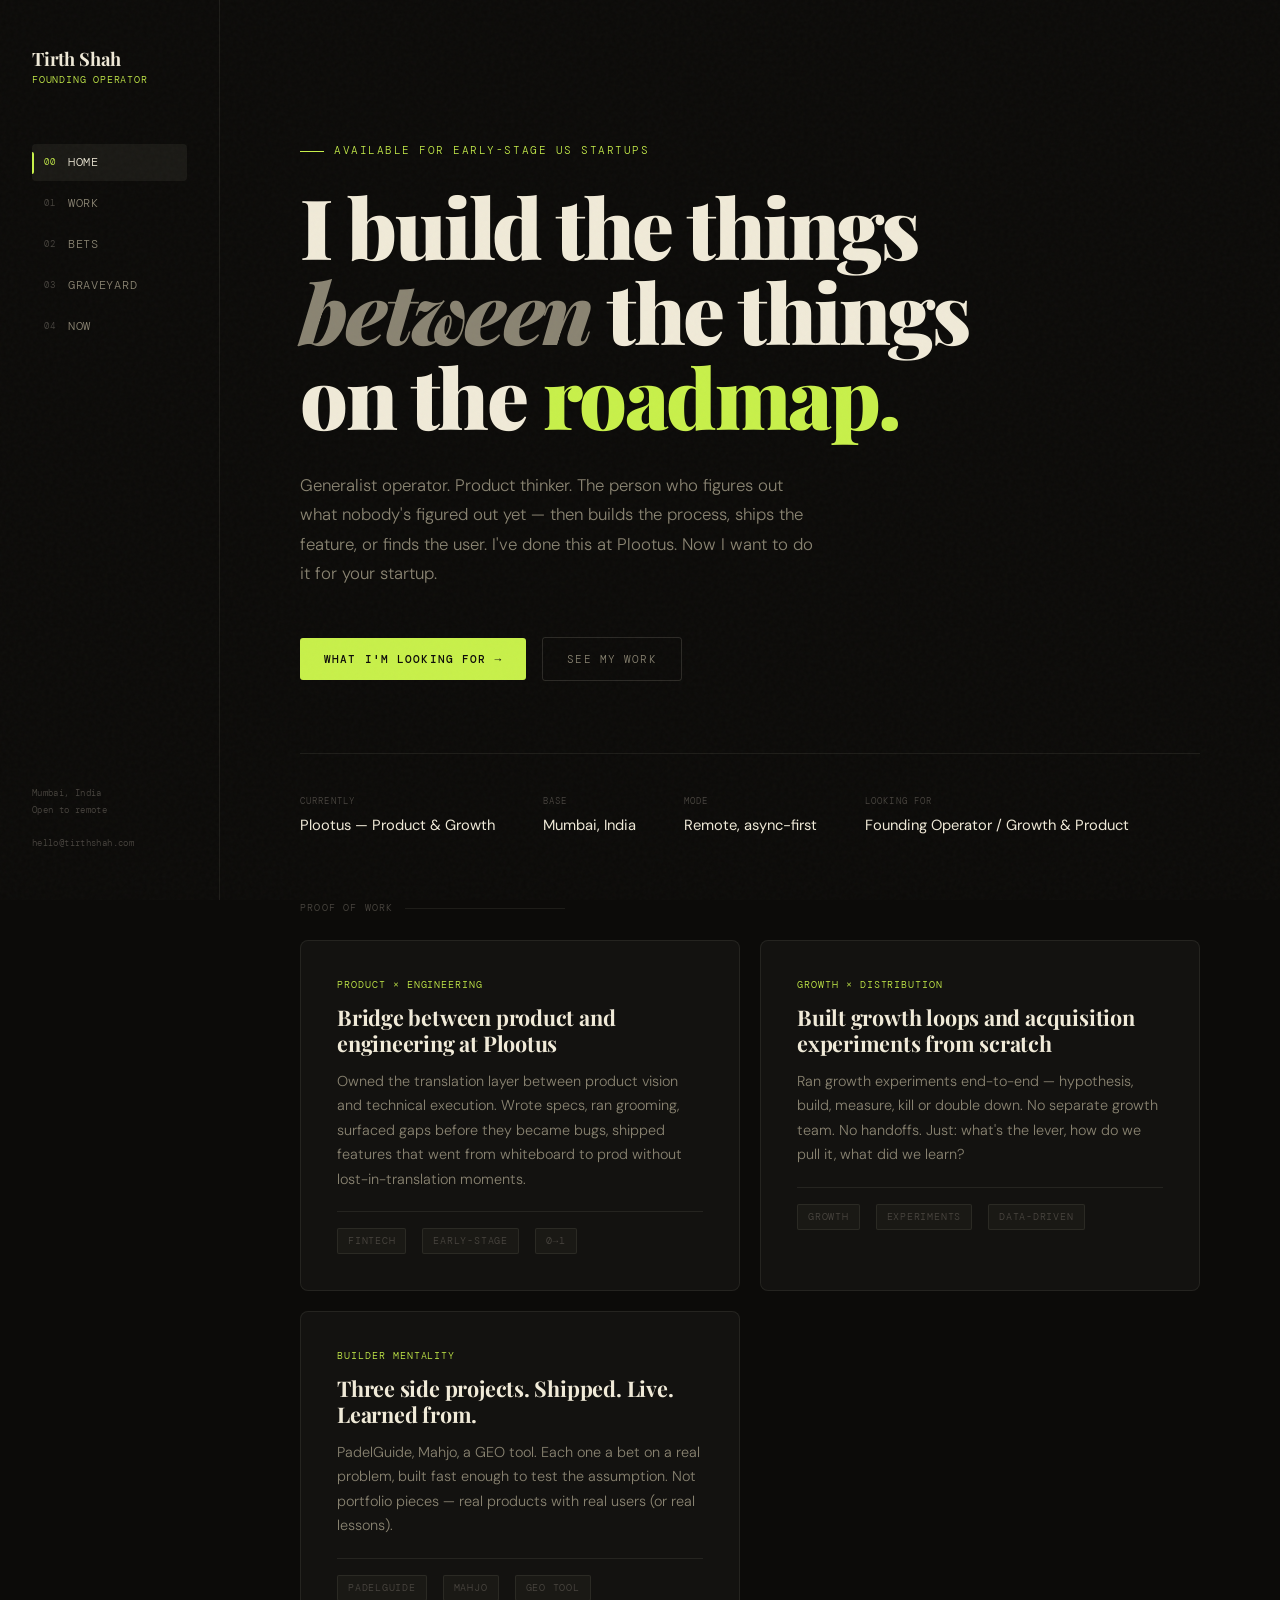
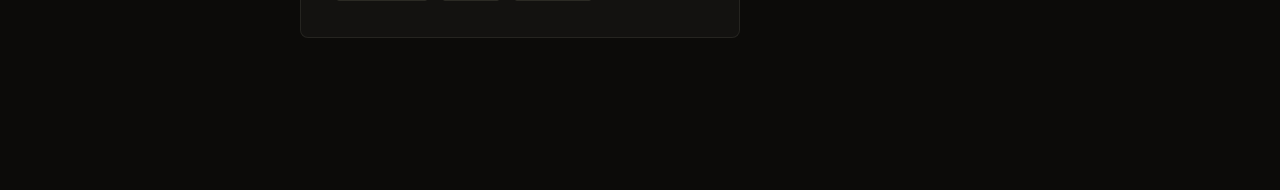
==== index.html @ 4fd442e1 "initial portfolio" ====
<!DOCTYPE html>
<html lang="en">
<head>
  <meta charset="UTF-8" />
  <meta name="viewport" content="width=device-width, initial-scale=1.0" />
  <title>Tirth Shah — Founding Operator</title>
  <meta name="description" content="Tirth Shah. Generalist operator. Builder. Based in Mumbai, working with early-stage US startups." />
  <link rel="stylesheet" href="style.css" />
</head>
<body>

<button class="mobile-nav-toggle" aria-label="Toggle navigation">Menu</button>

<div class="site-wrap">

  <!-- ── SIDEBAR ── -->
  <nav class="site-nav" aria-label="Main navigation">
    <div class="nav-logo">
      <span class="nav-logo__name">Tirth Shah</span>
      <span class="nav-logo__role">Founding Operator</span>
    </div>
    <ul class="nav-links" role="list">
      <li><a href="index.html"><span class="nav-num">00</span> Home</a></li>
      <li><a href="work.html"><span class="nav-num">01</span> Work</a></li>
      <li><a href="bets.html"><span class="nav-num">02</span> Bets</a></li>
      <li><a href="graveyard.html"><span class="nav-num">03</span> Graveyard</a></li>
      <li><a href="now.html"><span class="nav-num">04</span> Now</a></li>
    </ul>
    <div class="nav-footer">
      Mumbai, India<br />
      Open to remote<br /><br />
      <a href="mailto:hello@tirthshah.com">hello@tirthshah.com</a>
    </div>
  </nav>

  <!-- ── MAIN ── -->
  <main class="site-main">

    <section class="hero">

      <p class="hero-eyebrow fade-up fade-up-1">Available for early-stage US startups</p>

      <h1 class="hero-headline fade-up fade-up-2">
        I build the things <em>between</em> the things on the <span class="accent-word">roadmap.</span>
      </h1>

      <p class="hero-body fade-up fade-up-3">
        Generalist operator. Product thinker. The person who figures out what nobody's figured out yet —
        then builds the process, ships the feature, or finds the user. 
        I've done this at Plootus. Now I want to do it for your startup.
      </p>

      <div class="hero-actions fade-up fade-up-4">
        <a href="now.html" class="btn btn-primary">What I'm looking for →</a>
        <a href="work.html" class="btn btn-ghost">See my work</a>
      </div>

      <div class="hero-credentials fade-up fade-up-5">
        <div class="credential">
          <span class="credential__label">Currently</span>
          <span class="credential__value">Plootus — Product &amp; Growth</span>
        </div>
        <div class="credential">
          <span class="credential__label">Base</span>
          <span class="credential__value">Mumbai, India</span>
        </div>
        <div class="credential">
          <span class="credential__label">Mode</span>
          <span class="credential__value">Remote, async-first</span>
        </div>
        <div class="credential">
          <span class="credential__label">Looking for</span>
          <span class="credential__value">Founding Operator / Growth &amp; Product</span>
        </div>
      </div>
    </section>

    <!-- ── QUICK PROOF ── -->
    <section class="section">
      <p class="section-label">Proof of work</p>
      <div class="card-grid">

        <div class="card">
          <p class="card-tag">Product × Engineering</p>
          <h3 class="card-title">Bridge between product and engineering at Plootus</h3>
          <p class="card-body">
            Owned the translation layer between product vision and technical execution. 
            Wrote specs, ran grooming, surfaced gaps before they became bugs, shipped features 
            that went from whiteboard to prod without lost-in-translation moments.
          </p>
          <div class="card-meta">
            <span class="meta-pill">Fintech</span>
            <span class="meta-pill">Early-stage</span>
            <span class="meta-pill">0→1</span>
          </div>
        </div>

        <div class="card">
          <p class="card-tag">Growth × Distribution</p>
          <h3 class="card-title">Built growth loops and acquisition experiments from scratch</h3>
          <p class="card-body">
            Ran growth experiments end-to-end — hypothesis, build, measure, kill or double down. 
            No separate growth team. No handoffs. Just: what's the lever, how do we pull it, 
            what did we learn?
          </p>
          <div class="card-meta">
            <span class="meta-pill">Growth</span>
            <span class="meta-pill">Experiments</span>
            <span class="meta-pill">Data-driven</span>
          </div>
        </div>

        <div class="card">
          <p class="card-tag">Builder mentality</p>
          <h3 class="card-title">Three side projects. Shipped. Live. Learned from.</h3>
          <p class="card-body">
            PadelGuide, Mahjo, a GEO tool. Each one a bet on a real problem, built fast enough 
            to test the assumption. Not portfolio pieces — real products with real users 
            (or real lessons).
          </p>
          <div class="card-meta">
            <span class="meta-pill">PadelGuide</span>
            <span class="meta-pill">Mahjo</span>
            <span class="meta-pill">GEO Tool</span>
          </div>
        </div>

      </div>
    </section>

  </main>
</div>

<script src="script.js"></script>
</body>
</html>
---- style.css ----
/* ============================================================
   TIRTH SHAH — PORTFOLIO
   Aesthetic: Editorial operator. Dark, warm, precise.
   ============================================================ */

@import url('https://fonts.googleapis.com/css2?family=Playfair+Display:ital,wght@0,400;0,700;0,900;1,400;1,700&family=DM+Mono:ital,wght@0,300;0,400;0,500;1,300&family=DM+Sans:wght@300;400;500&display=swap');

/* ── TOKENS ── */
:root {
  --bg: #0c0b09;
  --bg-2: #131210;
  --bg-3: #1a1915;
  --text: #f0ead8;
  --text-dim: #8a8472;
  --text-dimmer: #4a4640;
  --accent: #c8f04a;
  --accent-dim: #8aaa2e;
  --border: rgba(240, 234, 216, 0.08);
  --border-mid: rgba(240, 234, 216, 0.14);

  --font-display: 'Playfair Display', Georgia, serif;
  --font-mono: 'DM Mono', 'Courier New', monospace;
  --font-body: 'DM Sans', system-ui, sans-serif;

  --nav-w: 220px;
  --ease: cubic-bezier(0.16, 1, 0.3, 1);
}

/* ── RESET ── */
*, *::before, *::after { box-sizing: border-box; margin: 0; padding: 0; }
html { font-size: 16px; scroll-behavior: smooth; }
body {
  background: var(--bg);
  color: var(--text);
  font-family: var(--font-body);
  font-weight: 300;
  line-height: 1.65;
  min-height: 100vh;
  overflow-x: hidden;
  -webkit-font-smoothing: antialiased;
}
img { display: block; max-width: 100%; }
a { color: inherit; text-decoration: none; }
ul { list-style: none; }

/* ── GRAIN OVERLAY ── */
body::before {
  content: '';
  position: fixed;
  inset: 0;
  background-image: url("data:image/svg+xml,%3Csvg viewBox='0 0 256 256' xmlns='http://www.w3.org/2000/svg'%3E%3Cfilter id='noise'%3E%3CfeTurbulence type='fractalNoise' baseFrequency='0.9' numOctaves='4' stitchTiles='stitch'/%3E%3C/filter%3E%3Crect width='100%25' height='100%25' filter='url(%23noise)' opacity='1'/%3E%3C/svg%3E");
  opacity: 0.028;
  pointer-events: none;
  z-index: 9999;
}

/* ── LAYOUT ── */
.site-wrap {
  display: flex;
  min-height: 100vh;
}

/* ── SIDEBAR NAV ── */
.site-nav {
  position: fixed;
  top: 0;
  left: 0;
  width: var(--nav-w);
  height: 100vh;
  display: flex;
  flex-direction: column;
  padding: 48px 32px;
  border-right: 1px solid var(--border);
  z-index: 100;
  background: var(--bg);
}

.nav-logo {
  display: flex;
  flex-direction: column;
  gap: 2px;
  margin-bottom: 56px;
}

.nav-logo__name {
  font-family: var(--font-display);
  font-size: 1.15rem;
  font-weight: 700;
  letter-spacing: -0.01em;
  line-height: 1.2;
}

.nav-logo__role {
  font-family: var(--font-mono);
  font-size: 0.62rem;
  color: var(--accent);
  letter-spacing: 0.08em;
  text-transform: uppercase;
}

.nav-links {
  display: flex;
  flex-direction: column;
  gap: 4px;
  flex: 1;
}

.nav-links a {
  display: flex;
  align-items: center;
  gap: 10px;
  padding: 9px 12px;
  border-radius: 4px;
  font-family: var(--font-mono);
  font-size: 0.72rem;
  letter-spacing: 0.06em;
  text-transform: uppercase;
  color: var(--text-dim);
  transition: color 0.2s var(--ease), background 0.2s var(--ease);
  position: relative;
}

.nav-links a .nav-num {
  font-size: 0.58rem;
  color: var(--text-dimmer);
  transition: color 0.2s var(--ease);
  min-width: 14px;
}

.nav-links a:hover,
.nav-links a.active {
  color: var(--text);
  background: var(--bg-3);
}

.nav-links a.active .nav-num,
.nav-links a:hover .nav-num {
  color: var(--accent);
}

.nav-links a.active {
  color: var(--text);
}

.nav-links a.active::before {
  content: '';
  position: absolute;
  left: 0;
  top: 50%;
  transform: translateY(-50%);
  width: 2px;
  height: 60%;
  background: var(--accent);
  border-radius: 0 2px 2px 0;
}

.nav-footer {
  font-family: var(--font-mono);
  font-size: 0.58rem;
  color: var(--text-dimmer);
  letter-spacing: 0.04em;
  line-height: 1.8;
}

.nav-footer a {
  color: var(--text-dimmer);
  transition: color 0.2s;
}

.nav-footer a:hover {
  color: var(--accent);
}

/* ── MAIN CONTENT ── */
.site-main {
  margin-left: var(--nav-w);
  flex: 1;
  min-height: 100vh;
  padding: 80px 80px 80px 80px;
  max-width: calc(100vw - var(--nav-w));
}

/* ── PAGE HEADER ── */
.page-header {
  position: relative;
  margin-bottom: 80px;
  padding-bottom: 48px;
  border-bottom: 1px solid var(--border);
}

.page-chapter {
  font-family: var(--font-display);
  font-size: clamp(120px, 18vw, 220px);
  font-weight: 900;
  font-style: italic;
  color: transparent;
  -webkit-text-stroke: 1px var(--border-mid);
  position: absolute;
  top: -40px;
  right: -20px;
  line-height: 1;
  pointer-events: none;
  user-select: none;
  z-index: 0;
}

.page-tag {
  font-family: var(--font-mono);
  font-size: 0.65rem;
  letter-spacing: 0.12em;
  text-transform: uppercase;
  color: var(--accent);
  margin-bottom: 16px;
  position: relative;
  z-index: 1;
}

.page-title {
  font-family: var(--font-display);
  font-size: clamp(2.2rem, 5vw, 3.8rem);
  font-weight: 700;
  line-height: 1.08;
  letter-spacing: -0.02em;
  position: relative;
  z-index: 1;
  max-width: 700px;
}

.page-title em {
  font-style: italic;
  color: var(--text-dim);
}

.page-subtitle {
  margin-top: 20px;
  font-size: 1rem;
  color: var(--text-dim);
  max-width: 560px;
  line-height: 1.7;
  position: relative;
  z-index: 1;
}

/* ── SECTIONS ── */
.section {
  margin-bottom: 72px;
}

.section-label {
  font-family: var(--font-mono);
  font-size: 0.62rem;
  letter-spacing: 0.12em;
  text-transform: uppercase;
  color: var(--text-dimmer);
  margin-bottom: 24px;
  display: flex;
  align-items: center;
  gap: 12px;
}

.section-label::after {
  content: '';
  flex: 1;
  height: 1px;
  background: var(--border);
  max-width: 160px;
}

/* ── CARDS ── */
.card {
  background: var(--bg-2);
  border: 1px solid var(--border);
  border-radius: 8px;
  padding: 36px;
  transition: border-color 0.25s var(--ease), transform 0.25s var(--ease);
  position: relative;
  overflow: hidden;
}

.card::before {
  content: '';
  position: absolute;
  top: 0;
  left: 0;
  right: 0;
  height: 1px;
  background: linear-gradient(90deg, transparent, var(--accent), transparent);
  opacity: 0;
  transition: opacity 0.3s var(--ease);
}

.card:hover {
  border-color: var(--border-mid);
  transform: translateY(-2px);
}

.card:hover::before {
  opacity: 1;
}

.card-grid {
  display: grid;
  grid-template-columns: repeat(auto-fill, minmax(320px, 1fr));
  gap: 20px;
}

.card-tag {
  font-family: var(--font-mono);
  font-size: 0.6rem;
  letter-spacing: 0.1em;
  text-transform: uppercase;
  color: var(--accent);
  margin-bottom: 12px;
}

.card-title {
  font-family: var(--font-display);
  font-size: 1.35rem;
  font-weight: 700;
  letter-spacing: -0.01em;
  line-height: 1.2;
  margin-bottom: 12px;
}

.card-body {
  font-size: 0.9rem;
  color: var(--text-dim);
  line-height: 1.7;
}

.card-meta {
  margin-top: 20px;
  padding-top: 16px;
  border-top: 1px solid var(--border);
  display: flex;
  gap: 16px;
  flex-wrap: wrap;
}

.meta-pill {
  font-family: var(--font-mono);
  font-size: 0.6rem;
  letter-spacing: 0.08em;
  text-transform: uppercase;
  color: var(--text-dimmer);
  background: var(--bg-3);
  border: 1px solid var(--border);
  padding: 4px 10px;
  border-radius: 2px;
}

/* ── STAT ROW ── */
.stat-row {
  display: flex;
  gap: 48px;
  flex-wrap: wrap;
}

.stat {
  display: flex;
  flex-direction: column;
  gap: 4px;
}

.stat__value {
  font-family: var(--font-display);
  font-size: 2.4rem;
  font-weight: 700;
  letter-spacing: -0.03em;
  line-height: 1;
}

.stat__label {
  font-family: var(--font-mono);
  font-size: 0.6rem;
  letter-spacing: 0.1em;
  text-transform: uppercase;
  color: var(--text-dimmer);
}

/* ── TIMELINE / WORK ── */
.timeline {
  display: flex;
  flex-direction: column;
  gap: 0;
}

.timeline-item {
  display: grid;
  grid-template-columns: 160px 1fr;
  gap: 40px;
  padding: 40px 0;
  border-bottom: 1px solid var(--border);
  position: relative;
}

.timeline-item:last-child {
  border-bottom: none;
}

.timeline-left {
  padding-top: 4px;
}

.timeline-date {
  font-family: var(--font-mono);
  font-size: 0.65rem;
  letter-spacing: 0.08em;
  text-transform: uppercase;
  color: var(--text-dimmer);
  margin-bottom: 6px;
}

.timeline-company {
  font-family: var(--font-display);
  font-size: 0.95rem;
  font-weight: 700;
}

.timeline-right {}

.timeline-role {
  font-family: var(--font-display);
  font-size: 1.5rem;
  font-weight: 700;
  letter-spacing: -0.01em;
  margin-bottom: 16px;
  line-height: 1.15;
}

.timeline-body {
  font-size: 0.9rem;
  color: var(--text-dim);
  line-height: 1.75;
  margin-bottom: 20px;
  max-width: 580px;
}

.proof-list {
  display: flex;
  flex-direction: column;
  gap: 10px;
  margin-top: 16px;
}

.proof-item {
  display: flex;
  gap: 12px;
  align-items: flex-start;
  font-size: 0.875rem;
  color: var(--text-dim);
  line-height: 1.6;
}

.proof-item::before {
  content: '→';
  color: var(--accent);
  font-family: var(--font-mono);
  font-size: 0.75rem;
  margin-top: 3px;
  flex-shrink: 0;
}

/* ── PROJECT CARDS (BETS) ── */
.bets-grid {
  display: grid;
  grid-template-columns: repeat(auto-fill, minmax(340px, 1fr));
  gap: 24px;
}

.bet-card {
  background: var(--bg-2);
  border: 1px solid var(--border);
  border-radius: 8px;
  padding: 36px;
  display: flex;
  flex-direction: column;
  gap: 0;
  transition: border-color 0.25s var(--ease), transform 0.25s var(--ease);
  position: relative;
  overflow: hidden;
}

.bet-card::after {
  content: '';
  position: absolute;
  bottom: 0;
  left: 0;
  right: 0;
  height: 2px;
  background: var(--accent);
  transform: scaleX(0);
  transform-origin: left;
  transition: transform 0.35s var(--ease);
}

.bet-card:hover {
  border-color: var(--border-mid);
  transform: translateY(-3px);
}

.bet-card:hover::after {
  transform: scaleX(1);
}

.bet-number {
  font-family: var(--font-mono);
  font-size: 0.6rem;
  color: var(--text-dimmer);
  letter-spacing: 0.1em;
  margin-bottom: 16px;
}

.bet-title {
  font-family: var(--font-display);
  font-size: 1.5rem;
  font-weight: 700;
  letter-spacing: -0.01em;
  margin-bottom: 8px;
  line-height: 1.15;
}

.bet-subtitle {
  font-family: var(--font-mono);
  font-size: 0.68rem;
  color: var(--accent);
  letter-spacing: 0.08em;
  text-transform: uppercase;
  margin-bottom: 16px;
}

.bet-body {
  font-size: 0.875rem;
  color: var(--text-dim);
  line-height: 1.75;
  flex: 1;
}

.bet-footer {
  margin-top: 24px;
  padding-top: 16px;
  border-top: 1px solid var(--border);
  display: flex;
  align-items: center;
  justify-content: space-between;
}

.bet-status {
  display: flex;
  align-items: center;
  gap: 7px;
  font-family: var(--font-mono);
  font-size: 0.6rem;
  letter-spacing: 0.08em;
  text-transform: uppercase;
  color: var(--text-dimmer);
}

.bet-status-dot {
  width: 6px;
  height: 6px;
  border-radius: 50%;
  background: var(--text-dimmer);
}

.bet-status-dot.live {
  background: var(--accent);
  box-shadow: 0 0 0 3px rgba(200, 240, 74, 0.15);
}

.bet-link {
  font-family: var(--font-mono);
  font-size: 0.65rem;
  letter-spacing: 0.08em;
  text-transform: uppercase;
  color: var(--text-dim);
  border-bottom: 1px solid var(--border-mid);
  padding-bottom: 1px;
  transition: color 0.2s, border-color 0.2s;
}

.bet-link:hover {
  color: var(--accent);
  border-color: var(--accent);
}

/* ── GRAVEYARD ── */
.grave-grid {
  display: grid;
  grid-template-columns: repeat(auto-fill, minmax(300px, 1fr));
  gap: 20px;
}

.grave-card {
  background: var(--bg-2);
  border: 1px solid var(--border);
  border-radius: 6px;
  padding: 32px;
  position: relative;
  overflow: hidden;
  opacity: 0.85;
  transition: opacity 0.2s, border-color 0.2s;
}

.grave-card:hover {
  opacity: 1;
  border-color: var(--border-mid);
}

.grave-rip {
  font-family: var(--font-mono);
  font-size: 0.58rem;
  letter-spacing: 0.14em;
  text-transform: uppercase;
  color: var(--text-dimmer);
  margin-bottom: 12px;
}

.grave-rip span {
  color: var(--text-dim);
}

.grave-title {
  font-family: var(--font-display);
  font-size: 1.3rem;
  font-weight: 700;
  margin-bottom: 12px;
  text-decoration: line-through;
  text-decoration-color: var(--text-dimmer);
  text-decoration-thickness: 1px;
}

.grave-cause {
  font-family: var(--font-mono);
  font-size: 0.65rem;
  letter-spacing: 0.06em;
  text-transform: uppercase;
  color: var(--accent-dim);
  margin-bottom: 12px;
}

.grave-body {
  font-size: 0.875rem;
  color: var(--text-dim);
  line-height: 1.7;
}

.grave-epitaph {
  margin-top: 16px;
  padding-top: 14px;
  border-top: 1px solid var(--border);
  font-family: var(--font-display);
  font-style: italic;
  font-size: 0.85rem;
  color: var(--text-dimmer);
}

/* ── HOME HERO ── */
.hero {
  min-height: calc(100vh - 80px);
  display: flex;
  flex-direction: column;
  justify-content: center;
  padding: 40px 0;
  position: relative;
}

.hero-eyebrow {
  font-family: var(--font-mono);
  font-size: 0.68rem;
  letter-spacing: 0.14em;
  text-transform: uppercase;
  color: var(--accent);
  margin-bottom: 24px;
  display: flex;
  align-items: center;
  gap: 10px;
}

.hero-eyebrow::before {
  content: '';
  width: 24px;
  height: 1px;
  background: var(--accent);
}

.hero-headline {
  font-family: var(--font-display);
  font-size: clamp(2.8rem, 6.5vw, 5.2rem);
  font-weight: 900;
  line-height: 1.02;
  letter-spacing: -0.03em;
  max-width: 760px;
  margin-bottom: 32px;
}

.hero-headline em {
  font-style: italic;
  color: var(--text-dim);
}

.hero-headline .accent-word {
  color: var(--accent);
}

.hero-body {
  font-size: 1.05rem;
  color: var(--text-dim);
  max-width: 520px;
  line-height: 1.75;
  margin-bottom: 48px;
}

.hero-actions {
  display: flex;
  gap: 16px;
  flex-wrap: wrap;
  align-items: center;
}

.btn {
  display: inline-flex;
  align-items: center;
  gap: 8px;
  padding: 12px 24px;
  font-family: var(--font-mono);
  font-size: 0.7rem;
  letter-spacing: 0.1em;
  text-transform: uppercase;
  border-radius: 3px;
  transition: all 0.2s var(--ease);
  cursor: pointer;
  border: none;
}

.btn-primary {
  background: var(--accent);
  color: var(--bg);
  font-weight: 500;
}

.btn-primary:hover {
  background: #d8ff60;
  transform: translateY(-1px);
}

.btn-ghost {
  background: transparent;
  color: var(--text-dim);
  border: 1px solid var(--border-mid);
}

.btn-ghost:hover {
  border-color: var(--text-dim);
  color: var(--text);
}

.hero-credentials {
  margin-top: 72px;
  padding-top: 40px;
  border-top: 1px solid var(--border);
  display: flex;
  gap: 48px;
  flex-wrap: wrap;
}

.credential {
  display: flex;
  flex-direction: column;
  gap: 4px;
}

.credential__label {
  font-family: var(--font-mono);
  font-size: 0.58rem;
  letter-spacing: 0.12em;
  text-transform: uppercase;
  color: var(--text-dimmer);
}

.credential__value {
  font-size: 0.92rem;
  font-weight: 400;
  color: var(--text);
}

/* ── NOW PAGE ── */
.now-grid {
  display: grid;
  grid-template-columns: 1fr 1fr;
  gap: 24px;
}

.now-block {
  background: var(--bg-2);
  border: 1px solid var(--border);
  border-radius: 8px;
  padding: 36px;
}

.now-block.full-width {
  grid-column: 1 / -1;
}

.now-block__label {
  font-family: var(--font-mono);
  font-size: 0.6rem;
  letter-spacing: 0.12em;
  text-transform: uppercase;
  color: var(--accent);
  margin-bottom: 16px;
}

.now-block__title {
  font-family: var(--font-display);
  font-size: 1.1rem;
  font-weight: 700;
  margin-bottom: 12px;
}

.now-block__body {
  font-size: 0.9rem;
  color: var(--text-dim);
  line-height: 1.75;
}

.contact-line {
  display: flex;
  align-items: center;
  gap: 16px;
  padding: 16px 0;
  border-bottom: 1px solid var(--border);
  transition: padding-left 0.2s var(--ease);
}

.contact-line:last-child { border-bottom: none; }
.contact-line:hover { padding-left: 6px; }

.contact-line__platform {
  font-family: var(--font-mono);
  font-size: 0.6rem;
  letter-spacing: 0.1em;
  text-transform: uppercase;
  color: var(--text-dimmer);
  min-width: 80px;
}

.contact-line__value {
  font-size: 0.9rem;
  color: var(--text);
}

.contact-line__value a {
  transition: color 0.2s;
}

.contact-line__value a:hover {
  color: var(--accent);
}

.looking-for-list {
  display: flex;
  flex-direction: column;
  gap: 8px;
  margin-top: 4px;
}

.looking-for-item {
  display: flex;
  gap: 10px;
  font-size: 0.875rem;
  color: var(--text-dim);
  line-height: 1.5;
}

.looking-for-item::before {
  content: '✓';
  color: var(--accent);
  font-family: var(--font-mono);
  font-size: 0.75rem;
  margin-top: 1px;
  flex-shrink: 0;
}

/* ── ANIMATIONS ── */
@keyframes fadeUp {
  from { opacity: 0; transform: translateY(20px); }
  to { opacity: 1; transform: translateY(0); }
}

.fade-up {
  opacity: 0;
  animation: fadeUp 0.7s var(--ease) forwards;
}

.fade-up-1 { animation-delay: 0.05s; }
.fade-up-2 { animation-delay: 0.15s; }
.fade-up-3 { animation-delay: 0.25s; }
.fade-up-4 { animation-delay: 0.38s; }
.fade-up-5 { animation-delay: 0.5s; }

/* ── SCROLLBAR ── */
::-webkit-scrollbar { width: 4px; }
::-webkit-scrollbar-track { background: var(--bg); }
::-webkit-scrollbar-thumb { background: var(--bg-3); border-radius: 2px; }
::-webkit-scrollbar-thumb:hover { background: var(--text-dimmer); }

/* ── MOBILE NAV ── */
.mobile-nav-toggle {
  display: none;
  position: fixed;
  top: 20px;
  right: 20px;
  z-index: 200;
  background: var(--bg-2);
  border: 1px solid var(--border-mid);
  border-radius: 4px;
  padding: 10px 14px;
  color: var(--text);
  font-family: var(--font-mono);
  font-size: 0.65rem;
  letter-spacing: 0.1em;
  text-transform: uppercase;
  cursor: pointer;
}

/* ── RESPONSIVE ── */
@media (max-width: 900px) {
  :root { --nav-w: 0px; }

  .site-nav {
    transform: translateX(-100%);
    width: 260px;
    transition: transform 0.35s var(--ease);
    box-shadow: 4px 0 40px rgba(0,0,0,0.5);
  }

  .site-nav.open {
    transform: translateX(0);
  }

  .mobile-nav-toggle {
    display: block;
  }

  .site-main {
    margin-left: 0;
    padding: 60px 24px 60px;
    max-width: 100vw;
  }

  .page-chapter {
    font-size: 90px;
    top: -20px;
    right: -10px;
  }

  .timeline-item {
    grid-template-columns: 1fr;
    gap: 12px;
  }

  .now-grid {
    grid-template-columns: 1fr;
  }

  .hero-headline {
    font-size: 2.4rem;
  }
}

@media (max-width: 600px) {
  .site-main { padding: 56px 20px 48px; }
  .bets-grid, .grave-grid, .card-grid { grid-template-columns: 1fr; }
  .stat-row { gap: 28px; }
  .hero-credentials { gap: 28px; }
}
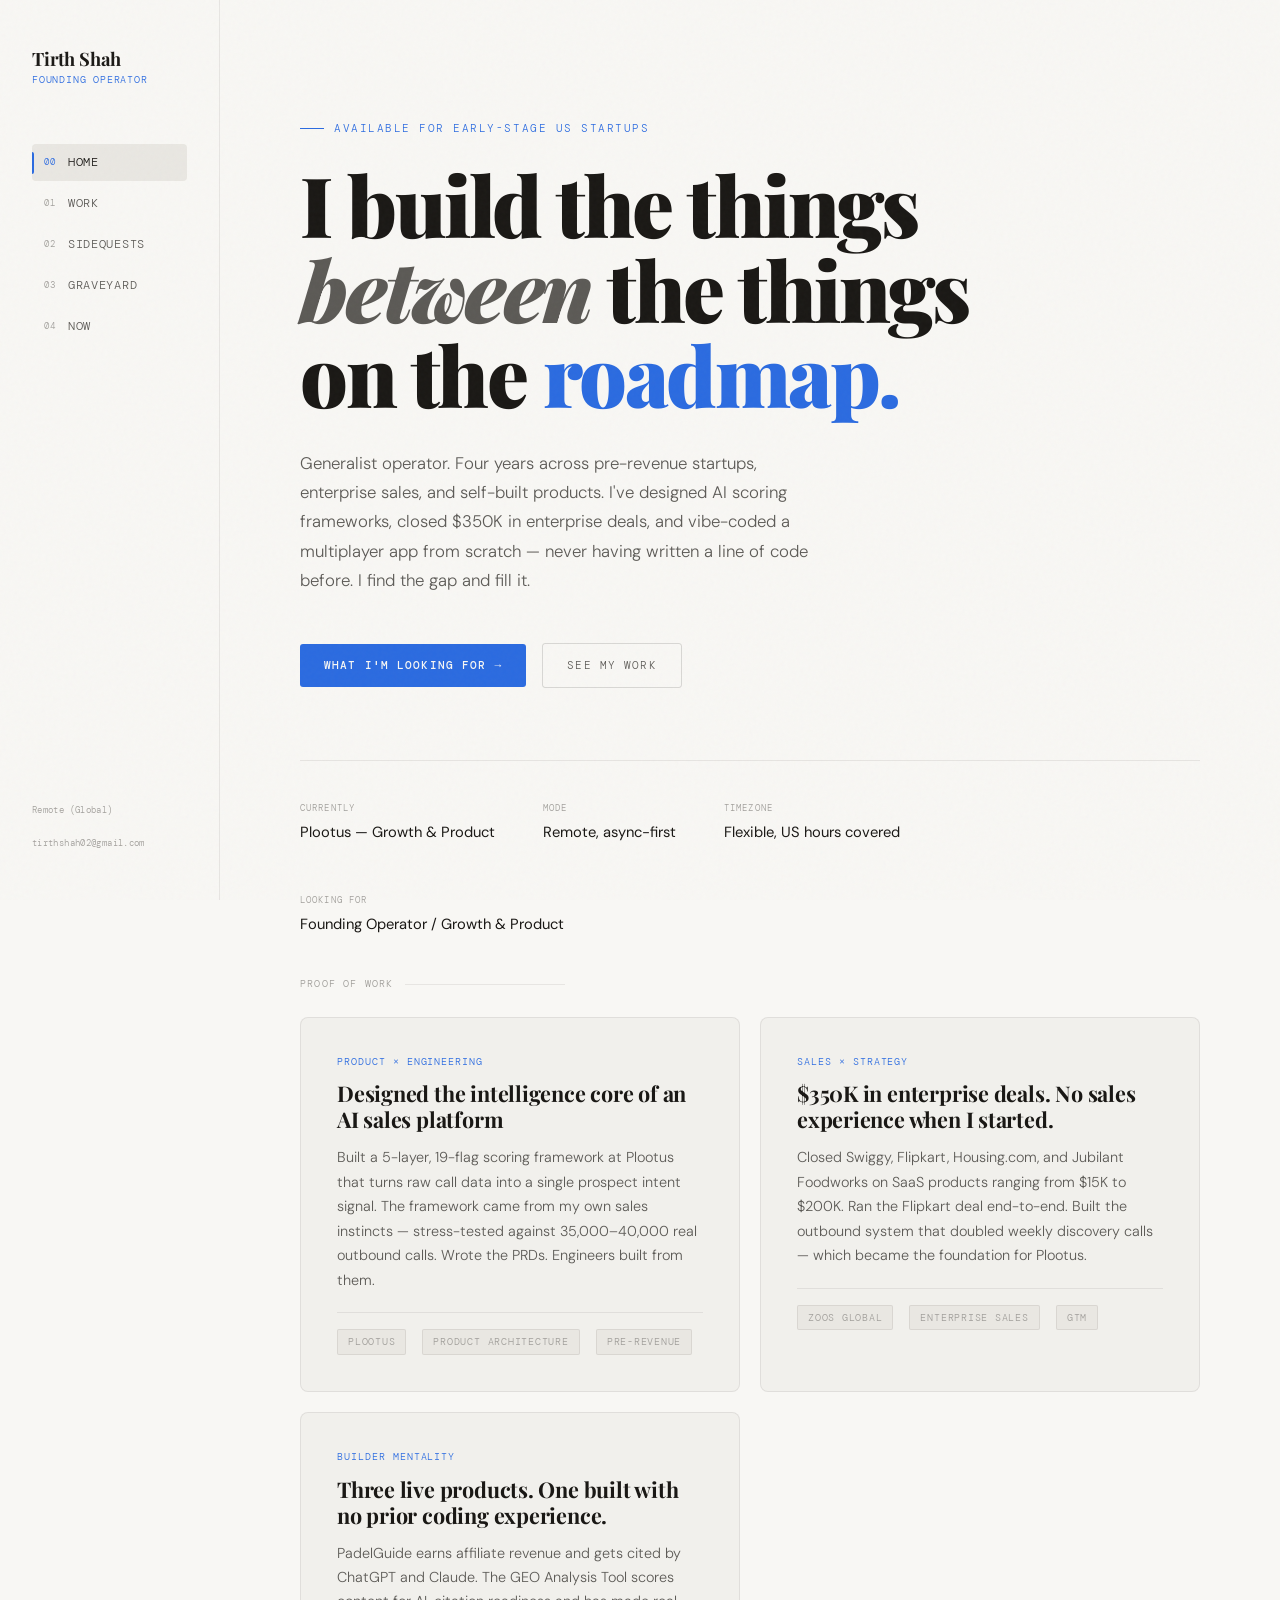
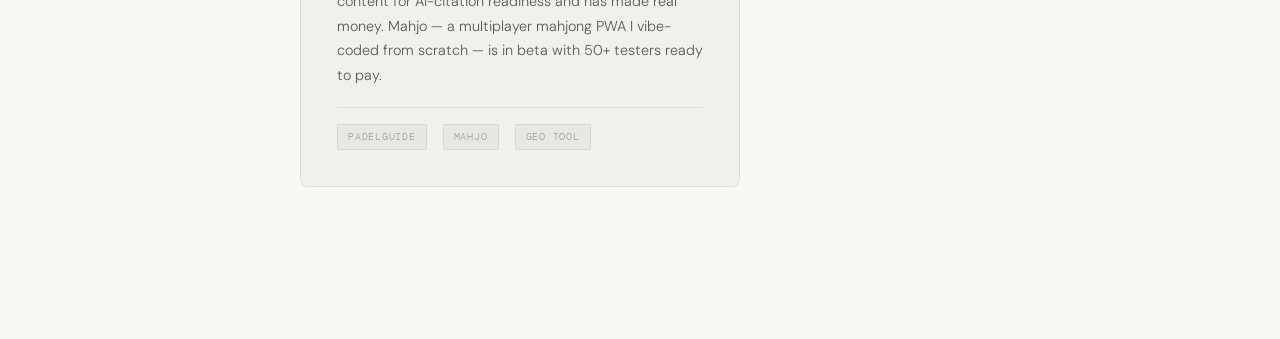
==== commit 69810da3: "Update content, nav, and sidequests across all pages - Rename Bets → Sidequests; reorder quests (Pad" ====
--- a/index.html
+++ b/index.html
@@ -13,7 +13,6 @@
 
 <div class="site-wrap">
 
-  <!-- ── SIDEBAR ── -->
   <nav class="site-nav" aria-label="Main navigation">
     <div class="nav-logo">
       <span class="nav-logo__name">Tirth Shah</span>
@@ -22,18 +21,16 @@
     <ul class="nav-links" role="list">
       <li><a href="index.html"><span class="nav-num">00</span> Home</a></li>
       <li><a href="work.html"><span class="nav-num">01</span> Work</a></li>
-      <li><a href="bets.html"><span class="nav-num">02</span> Bets</a></li>
+      <li><a href="bets.html"><span class="nav-num">02</span> Sidequests</a></li>
       <li><a href="graveyard.html"><span class="nav-num">03</span> Graveyard</a></li>
       <li><a href="now.html"><span class="nav-num">04</span> Now</a></li>
     </ul>
     <div class="nav-footer">
-      Mumbai, India<br />
-      Open to remote<br /><br />
-      <a href="mailto:hello@tirthshah.com">hello@tirthshah.com</a>
+      Remote (Global)<br /><br />
+      <a href="mailto:tirthshah02@gmail.com">tirthshah02@gmail.com</a>
     </div>
   </nav>
 
-  <!-- ── MAIN ── -->
   <main class="site-main">
 
     <section class="hero">
@@ -45,9 +42,10 @@
       </h1>
 
       <p class="hero-body fade-up fade-up-3">
-        Generalist operator. Product thinker. The person who figures out what nobody's figured out yet —
-        then builds the process, ships the feature, or finds the user. 
-        I've done this at Plootus. Now I want to do it for your startup.
+        Generalist operator. Four years across pre-revenue startups, enterprise sales,
+        and self-built products. I've designed AI scoring frameworks, closed $350K in
+        enterprise deals, and vibe-coded a multiplayer app from scratch — never having
+        written a line of code before. I find the gap and fill it.
       </p>
 
       <div class="hero-actions fade-up fade-up-4">
@@ -58,15 +56,15 @@
       <div class="hero-credentials fade-up fade-up-5">
         <div class="credential">
           <span class="credential__label">Currently</span>
-          <span class="credential__value">Plootus — Product &amp; Growth</span>
-        </div>
-        <div class="credential">
-          <span class="credential__label">Base</span>
-          <span class="credential__value">Mumbai, India</span>
+          <span class="credential__value">Plootus — Growth &amp; Product</span>
         </div>
         <div class="credential">
           <span class="credential__label">Mode</span>
           <span class="credential__value">Remote, async-first</span>
+        </div>
+        <div class="credential">
+          <span class="credential__label">Timezone</span>
+          <span class="credential__value">Flexible, US hours covered</span>
         </div>
         <div class="credential">
           <span class="credential__label">Looking for</span>
@@ -82,41 +80,43 @@
 
         <div class="card">
           <p class="card-tag">Product × Engineering</p>
-          <h3 class="card-title">Bridge between product and engineering at Plootus</h3>
+          <h3 class="card-title">Designed the intelligence core of an AI sales platform</h3>
           <p class="card-body">
-            Owned the translation layer between product vision and technical execution. 
-            Wrote specs, ran grooming, surfaced gaps before they became bugs, shipped features 
-            that went from whiteboard to prod without lost-in-translation moments.
+            Built a 5-layer, 19-flag scoring framework at Plootus that turns raw call data
+            into a single prospect intent signal. The framework came from my own sales
+            instincts — stress-tested against 35,000–40,000 real outbound calls.
+            Wrote the PRDs. Engineers built from them.
           </p>
           <div class="card-meta">
-            <span class="meta-pill">Fintech</span>
-            <span class="meta-pill">Early-stage</span>
-            <span class="meta-pill">0→1</span>
+            <span class="meta-pill">Plootus</span>
+            <span class="meta-pill">Product Architecture</span>
+            <span class="meta-pill">Pre-revenue</span>
           </div>
         </div>
 
         <div class="card">
-          <p class="card-tag">Growth × Distribution</p>
-          <h3 class="card-title">Built growth loops and acquisition experiments from scratch</h3>
+          <p class="card-tag">Sales × Strategy</p>
+          <h3 class="card-title">$350K in enterprise deals. No sales experience when I started.</h3>
           <p class="card-body">
-            Ran growth experiments end-to-end — hypothesis, build, measure, kill or double down. 
-            No separate growth team. No handoffs. Just: what's the lever, how do we pull it, 
-            what did we learn?
+            Closed Swiggy, Flipkart, Housing.com, and Jubilant Foodworks on SaaS products
+            ranging from $15K to $200K. Ran the Flipkart deal end-to-end. Built the outbound
+            system that doubled weekly discovery calls — which became the foundation for Plootus.
           </p>
           <div class="card-meta">
-            <span class="meta-pill">Growth</span>
-            <span class="meta-pill">Experiments</span>
-            <span class="meta-pill">Data-driven</span>
+            <span class="meta-pill">Zoos Global</span>
+            <span class="meta-pill">Enterprise Sales</span>
+            <span class="meta-pill">GTM</span>
           </div>
         </div>
 
         <div class="card">
           <p class="card-tag">Builder mentality</p>
-          <h3 class="card-title">Three side projects. Shipped. Live. Learned from.</h3>
+          <h3 class="card-title">Three live products. One built with no prior coding experience.</h3>
           <p class="card-body">
-            PadelGuide, Mahjo, a GEO tool. Each one a bet on a real problem, built fast enough 
-            to test the assumption. Not portfolio pieces — real products with real users 
-            (or real lessons).
+            PadelGuide earns affiliate revenue and gets cited by ChatGPT and Claude.
+            The GEO Analysis Tool scores content for AI-citation readiness and has made
+            real money. Mahjo — a multiplayer mahjong PWA I vibe-coded from scratch —
+            is in beta with 50+ testers ready to pay.
           </p>
           <div class="card-meta">
             <span class="meta-pill">PadelGuide</span>
--- a/style.css
+++ b/style.css
@@ -1,22 +1,22 @@
 /* ============================================================
    TIRTH SHAH — PORTFOLIO
-   Aesthetic: Editorial operator. Dark, warm, precise.
+   Aesthetic: Editorial operator. Light, warm, precise.
    ============================================================ */
 
 @import url('https://fonts.googleapis.com/css2?family=Playfair+Display:ital,wght@0,400;0,700;0,900;1,400;1,700&family=DM+Mono:ital,wght@0,300;0,400;0,500;1,300&family=DM+Sans:wght@300;400;500&display=swap');
 
 /* ── TOKENS ── */
 :root {
-  --bg: #0c0b09;
-  --bg-2: #131210;
-  --bg-3: #1a1915;
-  --text: #f0ead8;
-  --text-dim: #8a8472;
-  --text-dimmer: #4a4640;
-  --accent: #c8f04a;
-  --accent-dim: #8aaa2e;
-  --border: rgba(240, 234, 216, 0.08);
-  --border-mid: rgba(240, 234, 216, 0.14);
+  --bg: #f8f7f4;
+  --bg-2: #f1f0ec;
+  --bg-3: #e9e7e2;
+  --text: #1a1815;
+  --text-dim: #5c5a56;
+  --text-dimmer: #a09e9a;
+  --accent: #2b6be0;
+  --accent-dim: #1d52b8;
+  --border: rgba(26, 24, 21, 0.08);
+  --border-mid: rgba(26, 24, 21, 0.14);
 
   --font-display: 'Playfair Display', Georgia, serif;
   --font-mono: 'DM Mono', 'Courier New', monospace;
@@ -565,7 +565,7 @@
 
 .bet-status-dot.live {
   background: var(--accent);
-  box-shadow: 0 0 0 3px rgba(200, 240, 74, 0.15);
+  box-shadow: 0 0 0 3px rgba(43, 107, 224, 0.18);
 }
 
 .bet-link {
@@ -740,7 +740,7 @@
 }
 
 .btn-primary:hover {
-  background: #d8ff60;
+  background: #4d7fe8;
   transform: translateY(-1px);
 }
 
@@ -932,7 +932,7 @@
     transform: translateX(-100%);
     width: 260px;
     transition: transform 0.35s var(--ease);
-    box-shadow: 4px 0 40px rgba(0,0,0,0.5);
+    box-shadow: 4px 0 40px rgba(0,0,0,0.12);
   }
 
   .site-nav.open {
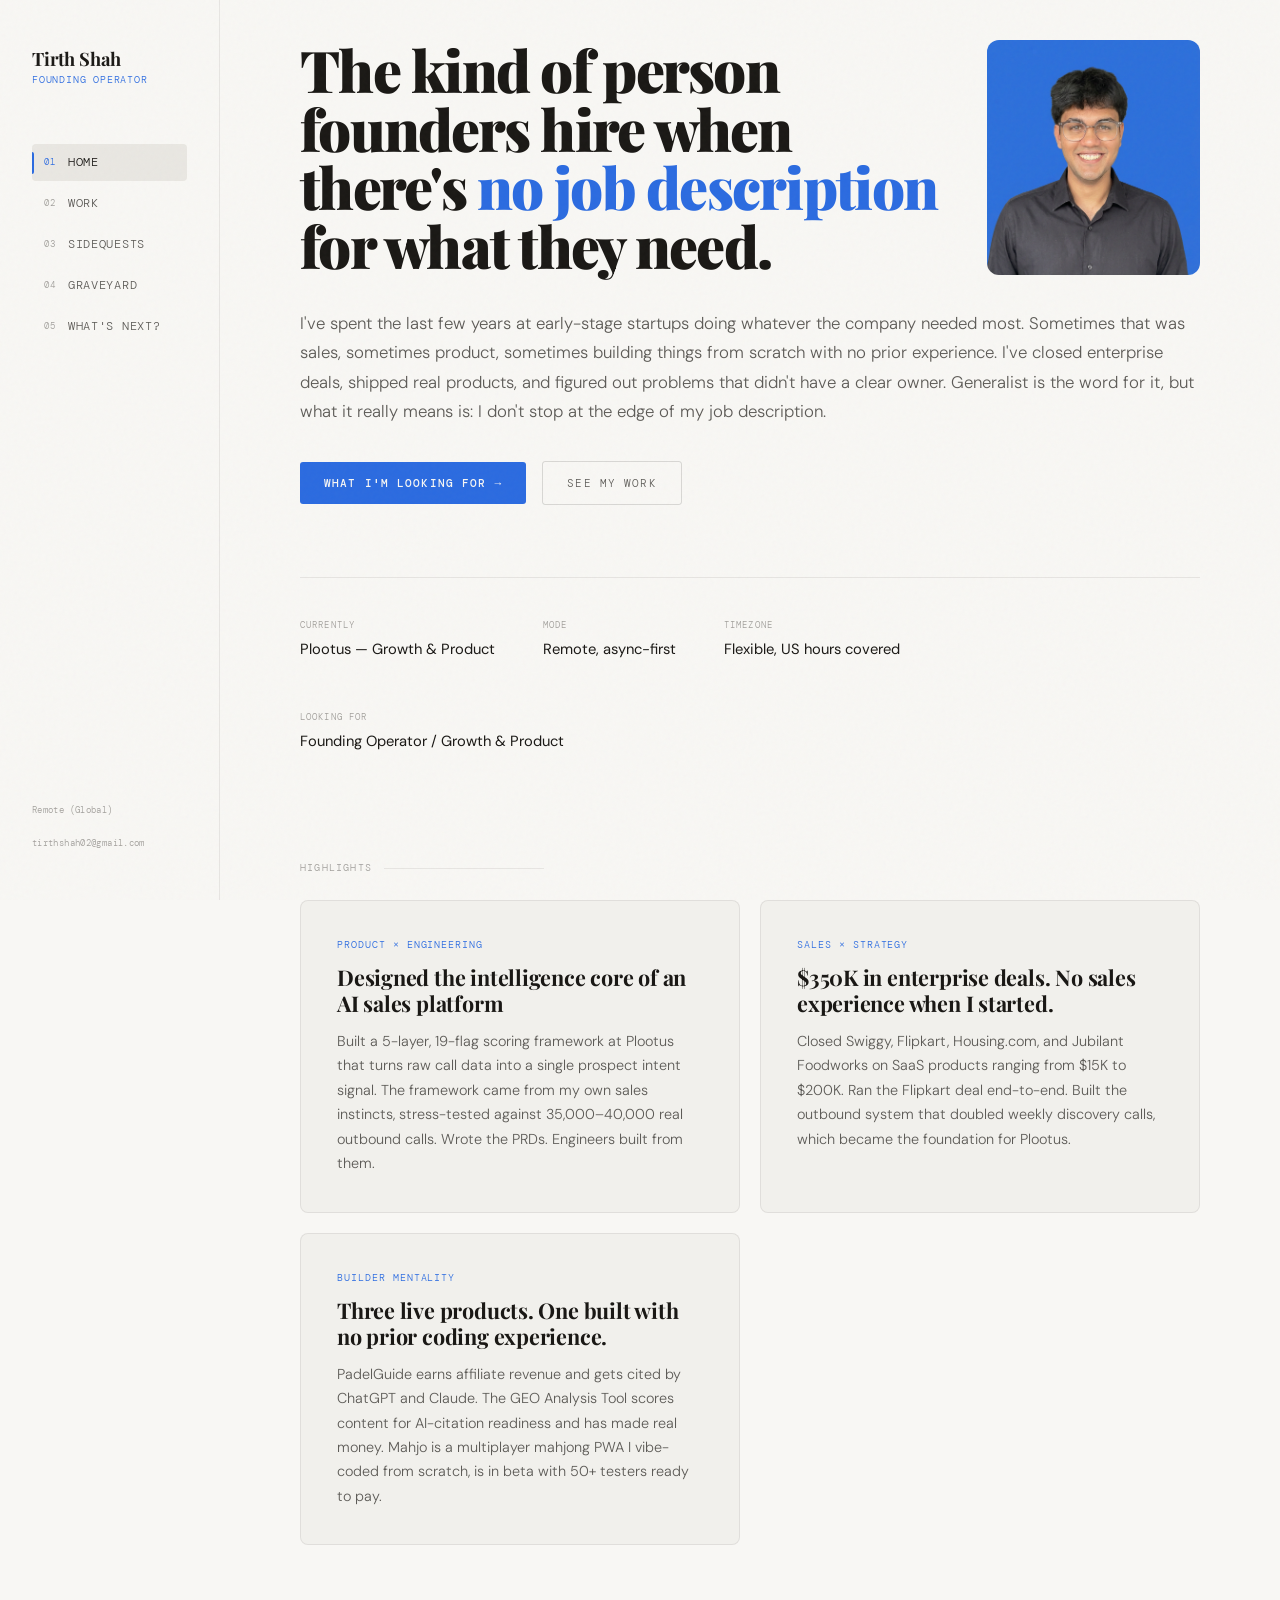
==== commit b485f00a: "Add hero photo and refine image layout in hero section - Switch hero image src to photo.png - Scope " ====
--- a/index.html
+++ b/index.html
@@ -19,11 +19,11 @@
       <span class="nav-logo__role">Founding Operator</span>
     </div>
     <ul class="nav-links" role="list">
-      <li><a href="index.html"><span class="nav-num">00</span> Home</a></li>
-      <li><a href="work.html"><span class="nav-num">01</span> Work</a></li>
-      <li><a href="bets.html"><span class="nav-num">02</span> Sidequests</a></li>
-      <li><a href="graveyard.html"><span class="nav-num">03</span> Graveyard</a></li>
-      <li><a href="now.html"><span class="nav-num">04</span> Now</a></li>
+      <li><a href="index.html"><span class="nav-num">01</span> Home</a></li>
+      <li><a href="work.html"><span class="nav-num">02</span> Work</a></li>
+      <li><a href="bets.html"><span class="nav-num">03</span> Sidequests</a></li>
+      <li><a href="graveyard.html"><span class="nav-num">04</span> Graveyard</a></li>
+      <li><a href="now.html"><span class="nav-num">05</span> What's next?</a></li>
     </ul>
     <div class="nav-footer">
       Remote (Global)<br /><br />
@@ -35,17 +35,23 @@
 
     <section class="hero">
 
-      <p class="hero-eyebrow fade-up fade-up-1">Available for early-stage US startups</p>
-
-      <h1 class="hero-headline fade-up fade-up-2">
-        I build the things <em>between</em> the things on the <span class="accent-word">roadmap.</span>
-      </h1>
+      <div class="hero-top fade-up fade-up-2">
+        <div class="hero-top__left">
+          <h1 class="hero-headline">
+            The kind of person founders hire when<br />there's <span class="accent-word">no job description</span> for what they need.
+          </h1>
+        </div>
+        <div class="hero-top__right">
+          <img src="photo.png" alt="Tirth Shah" class="hero-photo" />
+        </div>
+      </div>
 
       <p class="hero-body fade-up fade-up-3">
-        Generalist operator. Four years across pre-revenue startups, enterprise sales,
-        and self-built products. I've designed AI scoring frameworks, closed $350K in
-        enterprise deals, and vibe-coded a multiplayer app from scratch — never having
-        written a line of code before. I find the gap and fill it.
+        I've spent the last few years at early-stage startups doing whatever the company needed most.
+        Sometimes that was sales, sometimes product, sometimes building things from scratch with no
+        prior experience. I've closed enterprise deals, shipped real products, and figured out problems
+        that didn't have a clear owner. Generalist is the word for it, but what it really means is:
+        I don't stop at the edge of my job description.
       </p>
 
       <div class="hero-actions fade-up fade-up-4">
@@ -75,7 +81,7 @@
 
     <!-- ── QUICK PROOF ── -->
     <section class="section">
-      <p class="section-label">Proof of work</p>
+      <p class="section-label">Highlights</p>
       <div class="card-grid">
 
         <div class="card">
@@ -84,14 +90,9 @@
           <p class="card-body">
             Built a 5-layer, 19-flag scoring framework at Plootus that turns raw call data
             into a single prospect intent signal. The framework came from my own sales
-            instincts — stress-tested against 35,000–40,000 real outbound calls.
+            instincts, stress-tested against 35,000–40,000 real outbound calls.
             Wrote the PRDs. Engineers built from them.
           </p>
-          <div class="card-meta">
-            <span class="meta-pill">Plootus</span>
-            <span class="meta-pill">Product Architecture</span>
-            <span class="meta-pill">Pre-revenue</span>
-          </div>
         </div>
 
         <div class="card">
@@ -100,13 +101,8 @@
           <p class="card-body">
             Closed Swiggy, Flipkart, Housing.com, and Jubilant Foodworks on SaaS products
             ranging from $15K to $200K. Ran the Flipkart deal end-to-end. Built the outbound
-            system that doubled weekly discovery calls — which became the foundation for Plootus.
+            system that doubled weekly discovery calls, which became the foundation for Plootus.
           </p>
-          <div class="card-meta">
-            <span class="meta-pill">Zoos Global</span>
-            <span class="meta-pill">Enterprise Sales</span>
-            <span class="meta-pill">GTM</span>
-          </div>
         </div>
 
         <div class="card">
@@ -115,14 +111,9 @@
           <p class="card-body">
             PadelGuide earns affiliate revenue and gets cited by ChatGPT and Claude.
             The GEO Analysis Tool scores content for AI-citation readiness and has made
-            real money. Mahjo — a multiplayer mahjong PWA I vibe-coded from scratch —
+            real money. Mahjo is a multiplayer mahjong PWA I vibe-coded from scratch,
             is in beta with 50+ testers ready to pay.
           </p>
-          <div class="card-meta">
-            <span class="meta-pill">PadelGuide</span>
-            <span class="meta-pill">Mahjo</span>
-            <span class="meta-pill">GEO Tool</span>
-          </div>
         </div>
 
       </div>
--- a/style.css
+++ b/style.css
@@ -625,9 +625,6 @@
   font-size: 1.3rem;
   font-weight: 700;
   margin-bottom: 12px;
-  text-decoration: line-through;
-  text-decoration-color: var(--text-dimmer);
-  text-decoration-thickness: 1px;
 }
 
 .grave-cause {
@@ -660,8 +657,9 @@
   min-height: calc(100vh - 80px);
   display: flex;
   flex-direction: column;
-  justify-content: center;
-  padding: 40px 0;
+  justify-content: flex-start;
+  padding: 0 0 40px;
+  margin-top: -40px;
   position: relative;
 }
 
@@ -684,14 +682,42 @@
   background: var(--accent);
 }
 
+.hero-top {
+  display: grid;
+  grid-template-columns: 3fr 1fr;
+  gap: 48px;
+  align-items: start;
+  margin-bottom: 34px;
+}
+
+.hero-top__left {
+  display: flex;
+  align-items: flex-end;
+}
+
+.hero-top__right {
+  align-self: stretch;
+  position: relative;
+}
+
+.hero-photo {
+  position: absolute;
+  inset: 0;
+  width: 100%;
+  height: 100%;
+  object-fit: cover;
+  object-position: center 25%;
+  border-radius: 12px;
+  display: block;
+}
+
 .hero-headline {
   font-family: var(--font-display);
-  font-size: clamp(2.8rem, 6.5vw, 5.2rem);
+  font-size: clamp(2.2rem, 4.5vw, 3.8rem);
   font-weight: 900;
   line-height: 1.02;
   letter-spacing: -0.03em;
-  max-width: 760px;
-  margin-bottom: 32px;
+  margin-bottom: 0;
 }
 
 .hero-headline em {
@@ -706,9 +732,8 @@
 .hero-body {
   font-size: 1.05rem;
   color: var(--text-dim);
-  max-width: 520px;
   line-height: 1.75;
-  margin-bottom: 48px;
+  margin-bottom: 34px;
 }
 
 .hero-actions {
@@ -967,6 +992,23 @@
   .hero-headline {
     font-size: 2.4rem;
   }
+
+  .hero-top {
+    grid-template-columns: 1fr;
+    gap: 32px;
+  }
+
+  .hero-top__right {
+    order: 2;
+  }
+
+  .hero-top__left {
+    order: 1;
+  }
+
+  .hero-photo {
+    height: 280px;
+  }
 }
 
 @media (max-width: 600px) {
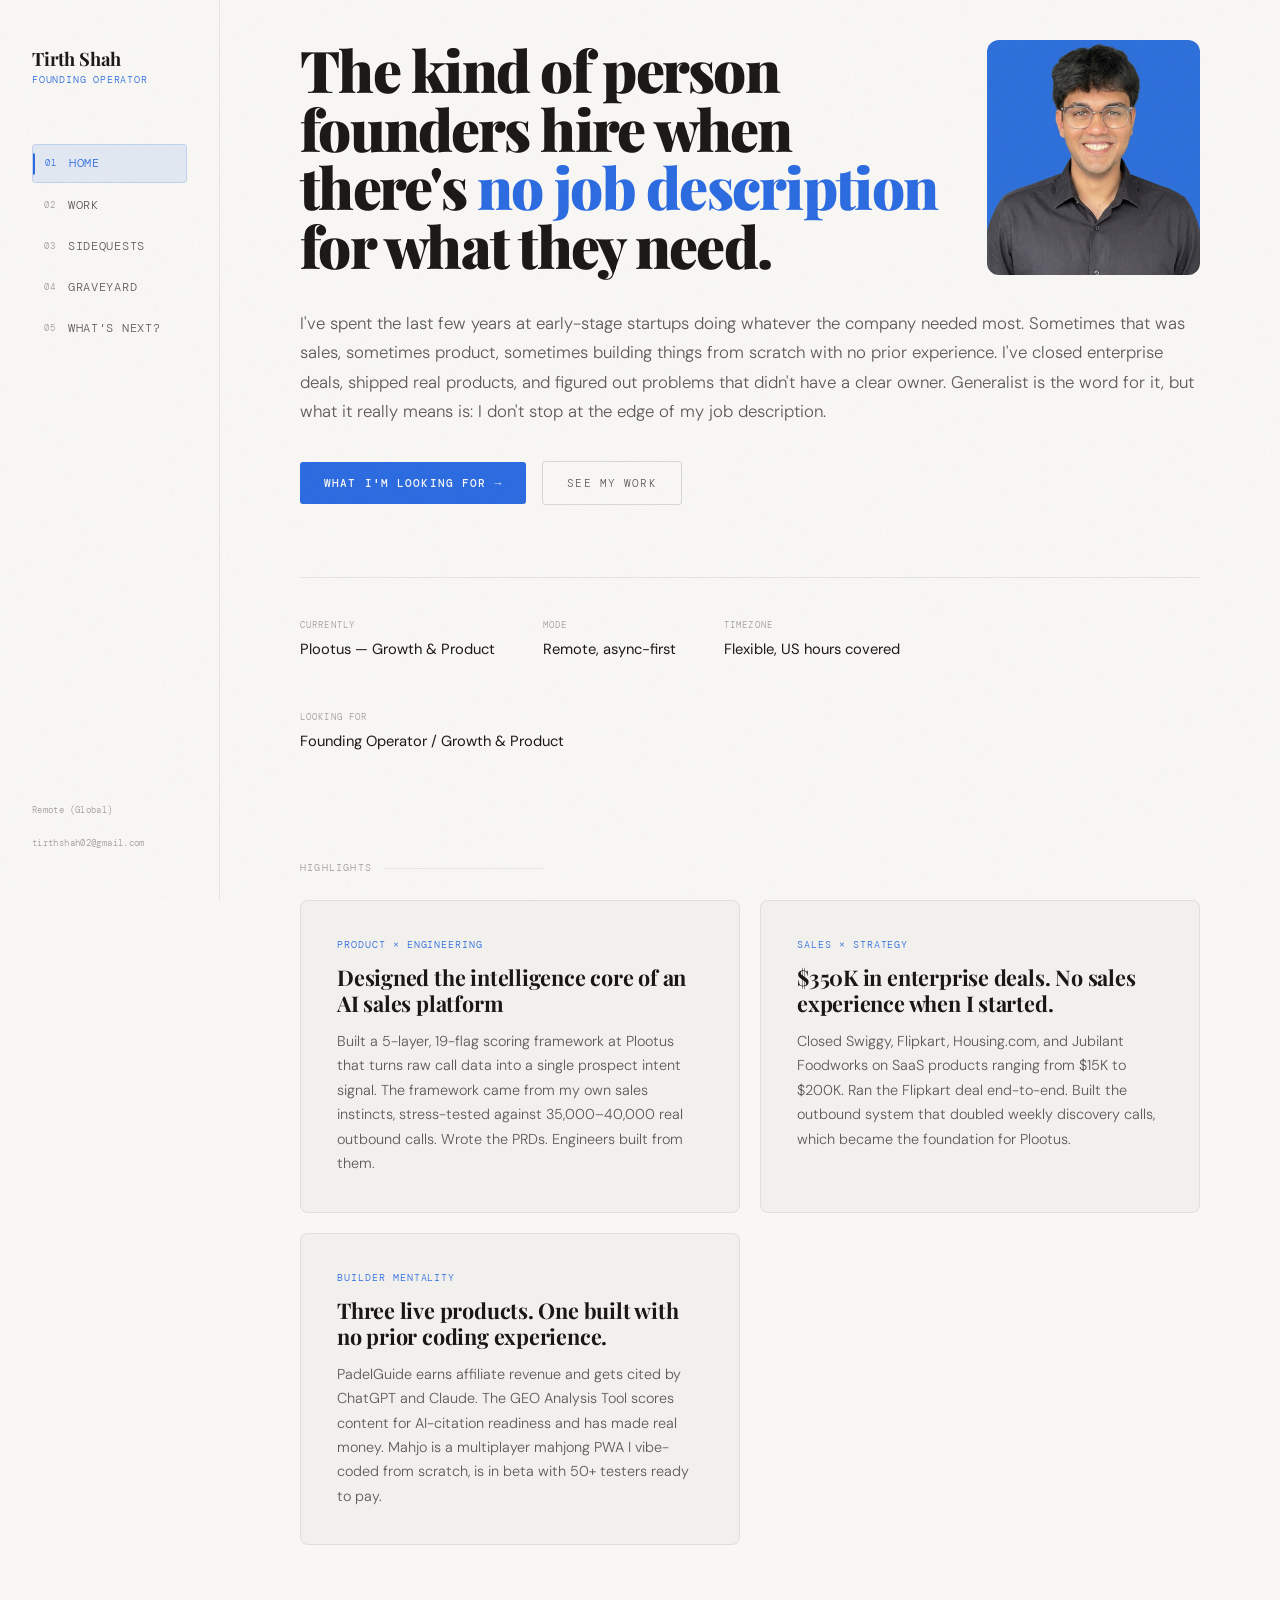
==== commit 9e94f375: "Mobile responsiveness, nav fixes, and graveyard copy edits - Fix hero photo invisible on mobile (abs" ====
--- a/index.html
+++ b/index.html
@@ -10,6 +10,7 @@
 <body>
 
 <button class="mobile-nav-toggle" aria-label="Toggle navigation">Menu</button>
+<div class="nav-backdrop"></div>
 
 <div class="site-wrap">
 
--- a/style.css
+++ b/style.css
@@ -127,19 +127,23 @@
   min-width: 14px;
 }
 
-.nav-links a:hover,
-.nav-links a.active {
+.nav-links a:hover {
   color: var(--text);
   background: var(--bg-3);
 }
 
-.nav-links a.active .nav-num,
 .nav-links a:hover .nav-num {
   color: var(--accent);
 }
 
 .nav-links a.active {
-  color: var(--text);
+  color: var(--accent);
+  background: rgba(43, 107, 224, 0.1);
+  border: 1px solid rgba(43, 107, 224, 0.18);
+}
+
+.nav-links a.active .nav-num {
+  color: var(--accent);
 }
 
 .nav-links a.active::before {
@@ -949,6 +953,25 @@
   cursor: pointer;
 }
 
+.nav-backdrop {
+  display: none;
+  position: fixed;
+  inset: 0;
+  background: rgba(26, 24, 21, 0.45);
+  z-index: 99;
+  opacity: 0;
+  transition: opacity 0.3s var(--ease);
+}
+
+.nav-backdrop.open {
+  opacity: 1;
+}
+
+@media (max-width: 900px) {
+  .nav-backdrop { display: block; pointer-events: none; }
+  .nav-backdrop.open { pointer-events: auto; }
+}
+
 /* ── RESPONSIVE ── */
 @media (max-width: 900px) {
   :root { --nav-w: 0px; }
@@ -1000,6 +1023,7 @@
 
   .hero-top__right {
     order: 2;
+    min-height: 300px;
   }
 
   .hero-top__left {
@@ -1007,7 +1031,10 @@
   }
 
   .hero-photo {
-    height: 280px;
+    position: relative;
+    width: 100%;
+    height: 300px;
+    inset: auto;
   }
 }
 
@@ -1015,5 +1042,29 @@
   .site-main { padding: 56px 20px 48px; }
   .bets-grid, .grave-grid, .card-grid { grid-template-columns: 1fr; }
   .stat-row { gap: 28px; }
-  .hero-credentials { gap: 28px; }
-}
+  .hero-credentials { gap: 24px; margin-top: 48px; }
+
+  .card, .bet-card, .grave-card, .now-block { padding: 24px; }
+
+  .hero-headline { font-size: 1.9rem; }
+  .hero-body { font-size: 0.95rem; }
+
+  .page-chapter { display: none; }
+
+  .timeline-role { font-size: 1.3rem; }
+  .timeline-item { padding: 28px 0; }
+
+  .credential__value { font-size: 0.88rem; }
+  .hero-credentials { padding-top: 28px; }
+
+  .page-header { margin-bottom: 48px; padding-bottom: 32px; }
+}
+
+@media (max-width: 400px) {
+  .site-main { padding: 56px 14px 40px; }
+  .hero-headline { font-size: 1.65rem; }
+  .stat__value { font-size: 2rem; }
+  .card, .bet-card, .grave-card, .now-block { padding: 20px; }
+  .hero-photo { height: 240px; }
+  .btn { padding: 11px 18px; font-size: 0.65rem; }
+}
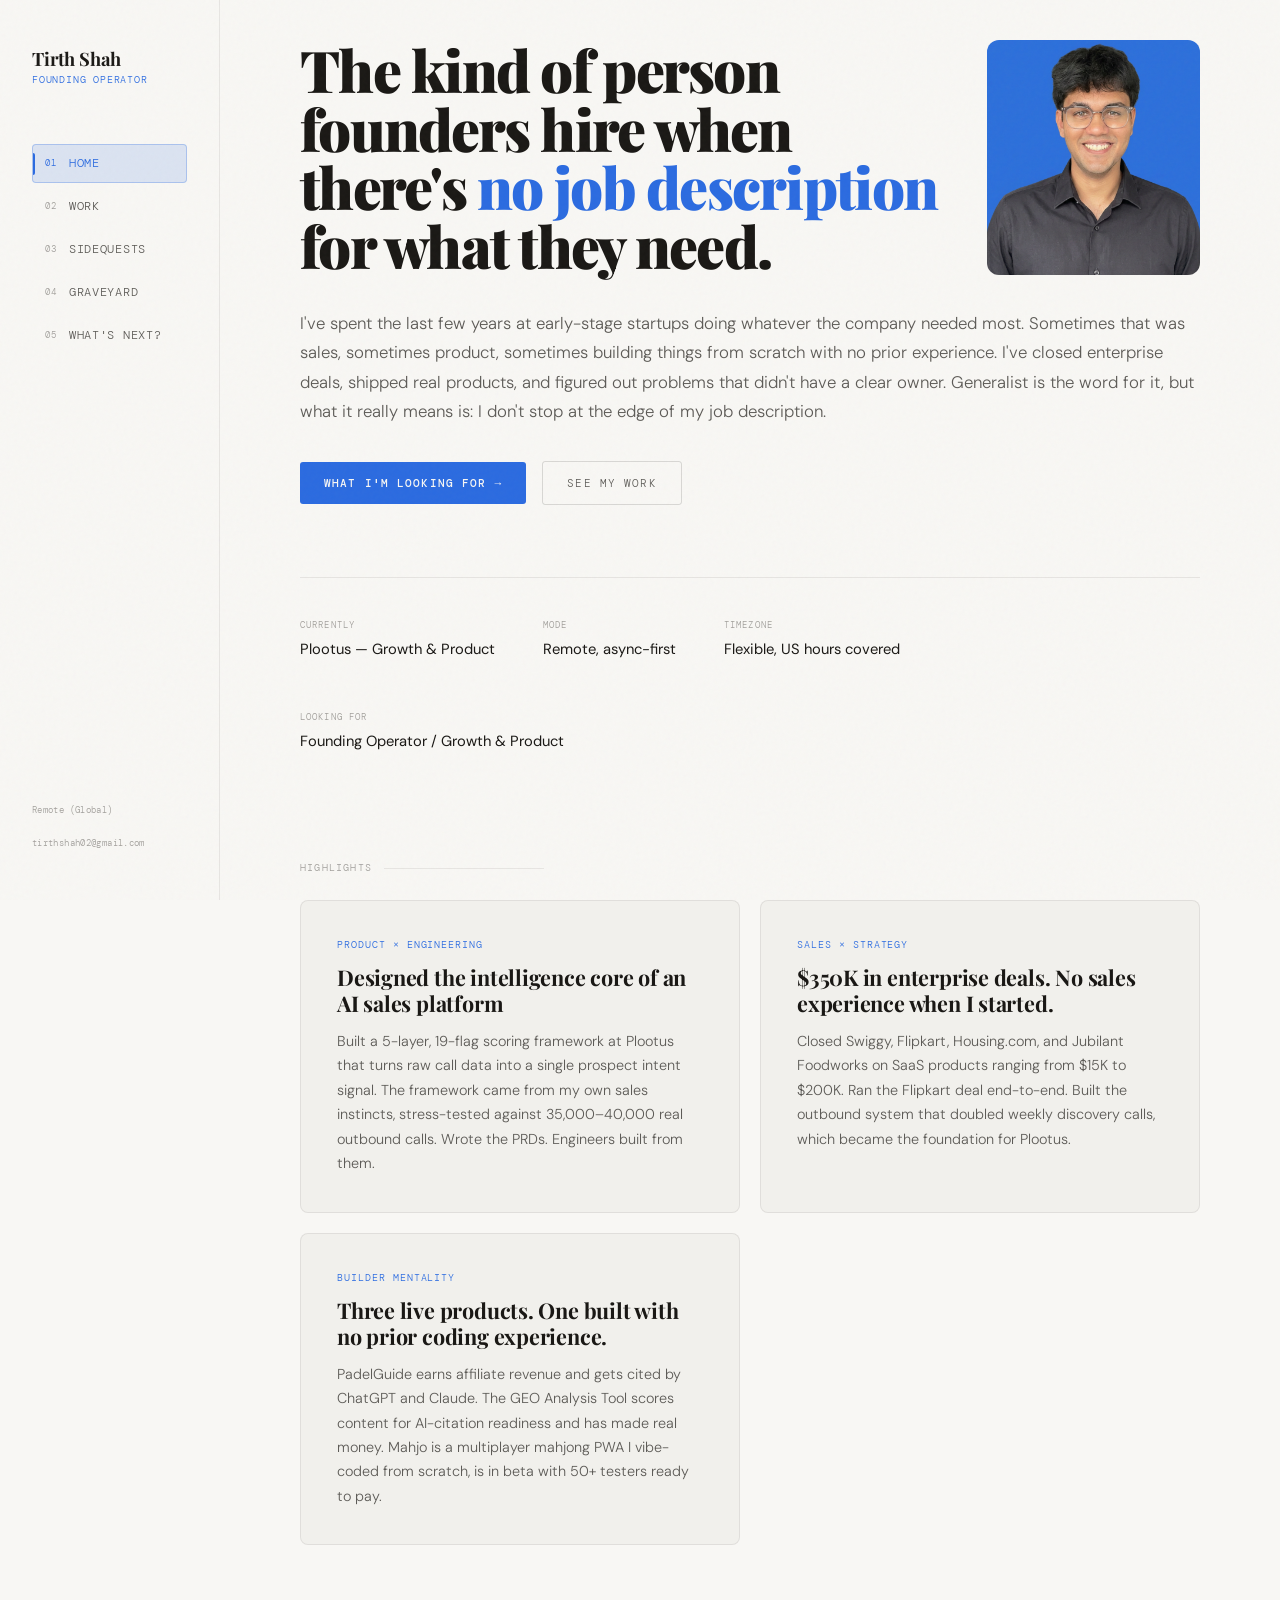
==== commit 97baa884: "Fix active nav: hardcode active class in HTML, remove JS URL detection JS-based URL matching is frag" ====
--- a/index.html
+++ b/index.html
@@ -20,7 +20,7 @@
       <span class="nav-logo__role">Founding Operator</span>
     </div>
     <ul class="nav-links" role="list">
-      <li><a href="index.html"><span class="nav-num">01</span> Home</a></li>
+      <li><a href="index.html" class="active"><span class="nav-num">01</span> Home</a></li>
       <li><a href="work.html"><span class="nav-num">02</span> Work</a></li>
       <li><a href="bets.html"><span class="nav-num">03</span> Sidequests</a></li>
       <li><a href="graveyard.html"><span class="nav-num">04</span> Graveyard</a></li>
--- a/style.css
+++ b/style.css
@@ -111,12 +111,13 @@
   gap: 10px;
   padding: 9px 12px;
   border-radius: 4px;
+  border: 1px solid transparent;
   font-family: var(--font-mono);
   font-size: 0.72rem;
   letter-spacing: 0.06em;
   text-transform: uppercase;
   color: var(--text-dim);
-  transition: color 0.2s var(--ease), background 0.2s var(--ease);
+  transition: color 0.2s var(--ease), background 0.2s var(--ease), border-color 0.2s var(--ease);
   position: relative;
 }
 
@@ -138,8 +139,8 @@
 
 .nav-links a.active {
   color: var(--accent);
-  background: rgba(43, 107, 224, 0.1);
-  border: 1px solid rgba(43, 107, 224, 0.18);
+  background: rgba(43, 107, 224, 0.14);
+  border-color: rgba(43, 107, 224, 0.28);
 }
 
 .nav-links a.active .nav-num {
